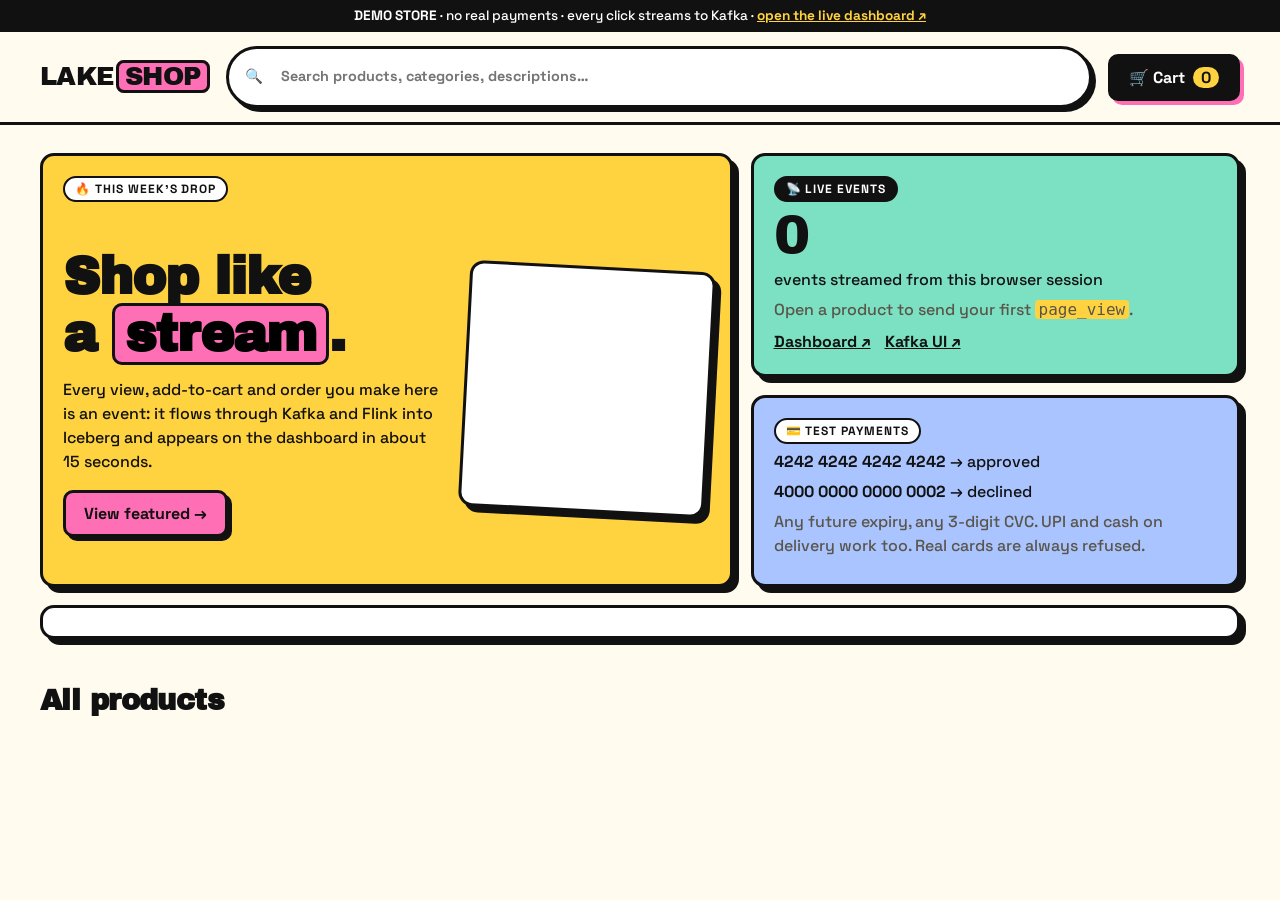
==== shop/static/index.html @ 4025bc11 "Add Lakeshop storefront that produces real events - shop/: FastAPI + no-build bento-grid UI with sea" ====
<!doctype html>
<html lang="en">
<head>
  <meta charset="utf-8">
  <meta name="viewport" content="width=device-width, initial-scale=1">
  <title>Lakeshop · demo store</title>
  <link rel="icon" href="data:image/svg+xml,<svg xmlns='http://www.w3.org/2000/svg' viewBox='0 0 100 100'><text y='.9em' font-size='90'>🛒</text></svg>">
  <link rel="preconnect" href="https://fonts.googleapis.com">
  <link rel="stylesheet" href="https://fonts.googleapis.com/css2?family=Archivo+Black&family=Space+Grotesk:wght@400;500;700&display=swap">
  <link rel="stylesheet" href="styles.css">
</head>
<body>
  <div class="demo-banner">
    <strong>DEMO STORE</strong> · no real payments · every click streams to Kafka ·
    <a href="http://localhost:8501" target="_blank" rel="noopener">open the live dashboard ↗</a>
  </div>

  <header class="topbar">
    <a class="logo" href="/">LAKE<span>SHOP</span></a>
    <label class="search">
      <span aria-hidden="true">🔍</span>
      <input id="search" type="search" placeholder="Search products, categories, descriptions…" autocomplete="off" aria-label="Search products">
    </label>
    <button id="cart-btn" class="btn btn-ink" aria-label="Open cart">🛒 Cart <span id="cart-count" class="count">0</span></button>
  </header>

  <main>
    <!-- Intro bento -->
    <section class="bento intro">
      <article class="tile hero" id="hero">
        <span class="pill">🔥 THIS WEEK'S DROP</span>
        <div class="hero-body">
          <div>
            <h1>Shop like<br>a <mark>stream</mark>.</h1>
            <p>Every view, add-to-cart and order you make here is an event: it flows through Kafka and Flink
               into Iceberg and appears on the dashboard in about 15 seconds.</p>
            <button class="btn btn-pink" id="hero-cta">View featured →</button>
          </div>
          <div class="hero-product" id="hero-product" aria-hidden="true"></div>
        </div>
      </article>

      <article class="tile stats">
        <span class="pill pill-ink">📡 LIVE EVENTS</span>
        <p class="big" id="evt-count">0</p>
        <p>events streamed from this browser session</p>
        <p class="muted" id="evt-last">Open a product to send your first <code>page_view</code>.</p>
        <div class="links">
          <a href="http://localhost:8501" target="_blank" rel="noopener">Dashboard ↗</a>
          <a href="http://localhost:8088" target="_blank" rel="noopener">Kafka UI ↗</a>
        </div>
      </article>

      <article class="tile testcard">
        <span class="pill">💳 TEST PAYMENTS</span>
        <p><strong>4242 4242 4242 4242</strong> → approved</p>
        <p><strong>4000 0000 0000 0002</strong> → declined</p>
        <p class="muted">Any future expiry, any 3-digit CVC. UPI and cash on delivery work too. Real cards are always refused.</p>
      </article>

      <nav class="tile cats" id="cats" aria-label="Categories"></nav>
    </section>

    <div class="section-head">
      <h2 id="results-title">All products</h2>
      <span class="muted" id="results-count"></span>
    </div>
    <section class="bento products" id="products" aria-live="polite"></section>
    <p class="empty" id="empty" hidden>No products match your search. Try “book” or “coffee”.</p>
  </main>

  <!-- Product detail -->
  <dialog id="product-dlg" class="modal" aria-labelledby="pd-name">
    <form method="dialog"><button class="close" aria-label="Close">✕</button></form>
    <div class="pd">
      <div class="pd-art" id="pd-art"></div>
      <div class="pd-info">
        <span class="pill" id="pd-cat"></span>
        <h2 id="pd-name"></h2>
        <p class="rating" id="pd-rating"></p>
        <p id="pd-desc"></p>
        <p class="price" id="pd-price"></p>
        <div class="row">
          <div class="stepper" role="group" aria-label="Quantity">
            <button type="button" id="pd-minus" aria-label="Decrease">−</button>
            <output id="pd-qty">1</output>
            <button type="button" id="pd-plus" aria-label="Increase">+</button>
          </div>
          <button class="btn btn-pink" id="pd-add">Add to cart</button>
        </div>
      </div>
    </div>
  </dialog>

  <!-- Cart drawer -->
  <dialog id="cart-dlg" class="drawer" aria-labelledby="cart-title">
    <form method="dialog"><button class="close" aria-label="Close">✕</button></form>
    <h2 id="cart-title">Your cart</h2>
    <div id="cart-lines"></div>
    <div class="cart-foot">
      <div class="row between"><span>Subtotal</span><strong id="cart-subtotal">$0.00</strong></div>
      <div class="row between muted"><span>Shipping</span><span>Free · demo store</span></div>
      <button class="btn btn-pink wide" id="to-checkout">Checkout →</button>
    </div>
  </dialog>

  <!-- Checkout -->
  <dialog id="checkout-dlg" class="modal" aria-labelledby="co-title">
    <form method="dialog"><button class="close" aria-label="Close">✕</button></form>
    <form id="co-form" class="checkout" novalidate>
      <h2 id="co-title">Checkout</h2>
      <fieldset>
        <legend>1 · Shipping</legend>
        <label>Full name <input name="name" required maxlength="80" placeholder="Ada Lovelace"></label>
        <label>Country
          <select name="country">
            <option value="IN">🇮🇳 India</option><option value="US">🇺🇸 United States</option>
            <option value="GB">🇬🇧 United Kingdom</option><option value="DE">🇩🇪 Germany</option>
            <option value="BR">🇧🇷 Brazil</option><option value="JP">🇯🇵 Japan</option>
            <option value="AU">🇦🇺 Australia</option><option value="CA">🇨🇦 Canada</option>
          </select>
        </label>
      </fieldset>
      <fieldset>
        <legend>2 · Payment <span class="pill pill-ink small">TEST MODE</span></legend>
        <div class="methods" role="radiogroup">
          <label><input type="radio" name="method" value="card" checked> 💳 Card</label>
          <label><input type="radio" name="method" value="upi"> 📱 UPI</label>
          <label><input type="radio" name="method" value="cod"> 💵 Cash on delivery</label>
        </div>
        <!-- autocomplete="off" and non-standard names keep the browser from offering saved real cards -->
        <div class="pay card-fields">
          <label>Test card number <input name="demo_card" inputmode="numeric" autocomplete="off" placeholder="4242 4242 4242 4242" maxlength="23"></label>
          <div class="row">
            <label>Expiry <input name="demo_exp" autocomplete="off" placeholder="MM/YY" maxlength="5"></label>
            <label>CVC <input name="demo_cvc" inputmode="numeric" autocomplete="off" placeholder="123" maxlength="4"></label>
          </div>
          <button type="button" class="btn small" id="fill-test">Fill test card</button>
        </div>
        <div class="pay upi-fields" hidden>
          <label>UPI ID <input name="upi" autocomplete="off" placeholder="yourname@okbank"></label>
        </div>
        <div class="pay cod-fields" hidden><p class="muted">Pay when it (doesn't) arrive. It's a demo.</p></div>
      </fieldset>
      <p class="error" id="co-error" role="alert" hidden></p>
      <button class="btn btn-pink wide" id="pay-btn" type="submit">Pay</button>
    </form>
    <div class="success" id="co-success" hidden>
      <p class="big">🎉</p>
      <h2>Order placed!</h2>
      <p id="co-summary"></p>
      <p>Your order events are on their way through Kafka → Flink → Iceberg.</p>
      <a class="btn btn-pink" href="http://localhost:8501" target="_blank" rel="noopener">Watch it land on the dashboard ↗</a>
    </div>
  </dialog>

  <div id="toast" role="status" aria-live="polite"></div>
  <script src="app.js"></script>
</body>
</html>
---- shop/static/styles.css ----
/* Lakeshop: bento grid with the dashboard's neo-brutalist tokens (cream paper, ink, hard shadows). */
:root {
  --paper: #FFFBEF; --card: #FFFFFF; --ink: #111111; --muted: #5A554A;
  --yellow: #FFD23F; --pink: #FF6FB5; --mint: #7CE0C3; --blue: #A9C4FF;
  --radius: 14px; --border: 3px solid var(--ink); --shadow: 6px 6px 0 var(--ink);
  --gap: 18px;
}
* { box-sizing: border-box; }
body { margin: 0; background: var(--paper); color: var(--ink); font: 500 16px/1.5 'Space Grotesk', system-ui, sans-serif; }
h1, h2, .logo, .big, .price { font-family: 'Archivo Black', system-ui, sans-serif; letter-spacing: -.02em; }
a { color: inherit; }
code { background: var(--yellow); padding: 0 4px; border-radius: 4px; }
.muted { color: var(--muted); }
[hidden] { display: none !important; }

/* ------------------------------------------------ chrome */
.demo-banner { background: var(--ink); color: #fff; text-align: center; font-size: .85rem; padding: 6px 12px; }
.demo-banner a { color: var(--yellow); font-weight: 700; }
.topbar { position: sticky; top: 0; z-index: 5; display: flex; gap: 16px; align-items: center;
          padding: 14px clamp(16px, 4vw, 40px); background: var(--paper); border-bottom: var(--border); }
.logo { font-size: 1.6rem; text-decoration: none; }
.logo span { background: var(--pink); border: var(--border); border-radius: 8px; padding: 0 6px; margin-left: 2px; }
.search { flex: 1; display: flex; flex-direction: row; align-items: center; gap: 8px; background: var(--card); border: var(--border);
          border-radius: 999px; padding: 8px 16px; box-shadow: 4px 4px 0 var(--ink); }
.search input { flex: 1; border: 0; outline: 0; font: inherit; background: transparent; min-width: 0; }
.search:focus-within { box-shadow: 4px 4px 0 var(--pink); }

.btn { font: 700 1rem 'Space Grotesk', sans-serif; border: var(--border); border-radius: 10px; background: var(--card);
       color: var(--ink); padding: 10px 18px; box-shadow: 4px 4px 0 var(--ink); cursor: pointer; text-decoration: none;
       display: inline-flex; gap: 8px; align-items: center; justify-content: center; transition: transform .08s, box-shadow .08s; }
.btn:hover { transform: translate(2px, 2px); box-shadow: 2px 2px 0 var(--ink); }
.btn:active { transform: translate(4px, 4px); box-shadow: none; }
.btn:focus-visible, button:focus-visible, a:focus-visible { outline: 3px solid var(--pink); outline-offset: 2px; }
.btn:disabled { opacity: .6; cursor: progress; }
.btn-ink { background: var(--ink); color: #fff; box-shadow: 4px 4px 0 var(--pink); }
.btn-pink { background: var(--pink); }
.btn.small { padding: 4px 10px; font-size: .85rem; box-shadow: 3px 3px 0 var(--ink); }
.wide { width: 100%; }
.count { background: var(--yellow); color: var(--ink); border-radius: 999px; padding: 0 8px; min-width: 24px; }
.pill { display: inline-block; width: fit-content; font-weight: 700; font-size: .75rem; letter-spacing: .08em; background: var(--card);
        border: 2px solid var(--ink); border-radius: 999px; padding: 2px 10px; }
.pill-ink { background: var(--ink); color: #fff; }
.pill.small { font-size: .65rem; padding: 0 8px; vertical-align: middle; }

/* ------------------------------------------------ bento grid */
main { padding: 28px clamp(16px, 4vw, 40px) 60px; max-width: 1320px; margin: 0 auto; }
.bento { display: grid; grid-template-columns: repeat(12, 1fr); gap: var(--gap); grid-auto-flow: dense; }
.tile { background: var(--card); border: var(--border); border-radius: var(--radius); box-shadow: var(--shadow);
        padding: 20px; min-width: 0; }

.intro .hero { grid-column: span 7; grid-row: span 2; background: var(--yellow); display: flex; flex-direction: column; gap: 12px; }
.intro .stats { grid-column: span 5; background: var(--mint); }
.intro .testcard { grid-column: span 5; background: var(--blue); }
.intro .cats { grid-column: span 12; display: grid; grid-template-columns: repeat(7, 1fr); gap: 12px; padding: 14px; }
.hero h1 { font-size: clamp(2.2rem, 4vw, 3.6rem); line-height: 1.1; margin: 8px 0 12px; }
.hero mark { background: var(--pink); border: var(--border); border-radius: 10px; padding: 0 10px; }
.hero-body { display: flex; gap: 20px; align-items: center; flex: 1; }
.hero-body > div:first-child { flex: 1.3; }
.hero-product { flex: 0 0 38%; aspect-ratio: 1; border: var(--border); border-radius: var(--radius); background: var(--card);
                display: grid; place-items: center; font-size: clamp(4rem, 9vw, 7rem); cursor: pointer;
                box-shadow: var(--shadow); transform: rotate(3deg); position: relative; }
.hero-product .tag { position: absolute; bottom: -14px; left: 50%; transform: translateX(-50%) rotate(-3deg);
                     font: 700 .9rem 'Space Grotesk'; background: var(--ink); color: #fff; padding: 4px 10px; border-radius: 8px; white-space: nowrap; }
.stats .big { font-size: 3.4rem; margin: 6px 0 0; line-height: 1; }
.stats p, .testcard p { margin: 6px 0; }
.links { display: flex; gap: 14px; font-weight: 700; margin-top: 8px; }

.cat { border: var(--border); border-radius: 10px; padding: 10px; font: 700 .95rem 'Space Grotesk'; cursor: pointer;
       background: var(--card); display: flex; flex-direction: column; align-items: center; gap: 2px; transition: transform .08s; }
.cat .e { font-size: 1.6rem; }
.cat:hover { transform: translateY(-2px); }
.cat[aria-pressed="true"] { background: var(--ink); color: #fff; box-shadow: 3px 3px 0 var(--pink); }

.section-head { display: flex; align-items: baseline; gap: 12px; margin: 40px 0 16px; }
.section-head h2 { margin: 0; font-size: 1.8rem; }

/* product tiles: most span 3 columns, bestsellers span 6 and show their description */
.product { grid-column: span 3; display: flex; flex-direction: column; gap: 10px; padding: 14px; cursor: pointer;
           transition: transform .1s, box-shadow .1s; }
.product:hover { transform: translate(-2px, -2px); box-shadow: 8px 8px 0 var(--ink); }
.product.wide { grid-column: span 6; flex-direction: row; }
.product .art { border: 2px solid var(--ink); border-radius: 10px; display: grid; place-items: center; font-size: 4rem;
                aspect-ratio: 4 / 3; position: relative; }
.product.wide .art { flex: 1; aspect-ratio: auto; min-height: 200px; font-size: 5.5rem; }
.product.wide .body { flex: 1.2; }
.product .body { display: flex; flex-direction: column; gap: 6px; flex: 1; }
.product h3 { margin: 0; font-size: 1.1rem; }
.product .desc { margin: 0; font-size: .9rem; color: var(--muted); }
.product .foot { margin-top: auto; display: flex; justify-content: space-between; align-items: center; gap: 8px; }
.product .price { font-size: 1.35rem; margin: 0; }
.badge { position: absolute; top: 8px; left: 8px; font: 700 .7rem 'Space Grotesk'; letter-spacing: .06em;
         background: var(--ink); color: #fff; padding: 2px 8px; border-radius: 6px; }
.stripe { width: 28px; height: 6px; border-radius: 3px; border: 1.5px solid var(--ink); }
.rating { margin: 0; font-size: .85rem; font-weight: 700; }
.empty { font-weight: 700; font-size: 1.1rem; }

/* ------------------------------------------------ dialogs (native <dialog>: focus trap + Esc for free) */
dialog { border: var(--border); border-radius: var(--radius); box-shadow: 10px 10px 0 var(--ink); padding: 28px;
         background: var(--paper); color: var(--ink); max-width: min(880px, calc(100vw - 32px)); width: 100%; }
dialog::backdrop { background: rgb(17 17 17 / .55); }
.close { position: absolute; top: 12px; right: 12px; border: var(--border); border-radius: 50%; width: 38px; height: 38px;
         background: var(--card); font-weight: 700; cursor: pointer; }
.pd { display: flex; gap: 28px; }
.pd-art { flex: 1; border: var(--border); border-radius: var(--radius); display: grid; place-items: center; font-size: 9rem; min-height: 320px; }
.pd-info { flex: 1.1; display: flex; flex-direction: column; gap: 8px; }
.pd-info h2 { margin: 4px 0 0; font-size: 2rem; line-height: 1.05; }
.pd-info .price { font-size: 2rem; margin: 4px 0; }
.row { display: flex; gap: 12px; align-items: center; }
.between { justify-content: space-between; }
.stepper { display: inline-flex; align-items: center; border: var(--border); border-radius: 10px; background: var(--card); overflow: hidden; }
.stepper button { border: 0; background: transparent; font: 700 1.2rem 'Space Grotesk'; width: 38px; height: 40px; cursor: pointer; }
.stepper output { min-width: 32px; text-align: center; font-weight: 700; }

.drawer { margin: 0 0 0 auto; height: 100vh; max-height: 100vh; max-width: 440px; border-radius: 0; border-width: 0 0 0 3px;
          display: flex; flex-direction: column; gap: 12px; }
.drawer:not([open]) { display: none; }
#cart-lines { flex: 1; overflow: auto; display: flex; flex-direction: column; gap: 12px; padding: 4px 8px 8px 0; }
.line { display: flex; gap: 12px; align-items: center; background: var(--card); border: 2px solid var(--ink); border-radius: 12px; padding: 10px; }
.line .e { font-size: 2rem; width: 54px; height: 54px; display: grid; place-items: center; border-radius: 10px; border: 2px solid var(--ink); }
.line .t { flex: 1; min-width: 0; }
.line .t strong { display: block; }
.line .rm { border: 0; background: none; cursor: pointer; font-size: 1.1rem; }
.cart-foot { border-top: var(--border); padding-top: 12px; display: flex; flex-direction: column; gap: 8px; }

.checkout { display: flex; flex-direction: column; gap: 14px; }
.checkout h2 { margin: 0; font-size: 1.8rem; }
fieldset { border: var(--border); border-radius: 12px; background: var(--card); padding: 14px 16px; display: flex; flex-direction: column; gap: 10px; }
legend { font-weight: 700; padding: 0 6px; }
label { display: flex; flex-direction: column; gap: 4px; font-weight: 700; font-size: .9rem; flex: 1; }
input, select { font: 500 1rem 'Space Grotesk', sans-serif; border: 2px solid var(--ink); border-radius: 8px; padding: 9px 10px; background: var(--paper); color: var(--ink); }
input:focus, select:focus { outline: 3px solid var(--pink); outline-offset: 0; }
.methods { display: flex; gap: 10px; flex-wrap: wrap; }
.methods label { flex-direction: row; align-items: center; gap: 6px; border: 2px solid var(--ink); border-radius: 10px; padding: 8px 12px; cursor: pointer; flex: 0 0 auto; }
.methods label:has(input:checked) { background: var(--yellow); box-shadow: 3px 3px 0 var(--ink); }
.pay { display: flex; flex-direction: column; gap: 10px; }
.pay .btn { align-self: flex-start; }
.error { background: #FFD6D6; border: var(--border); border-radius: 10px; padding: 10px 12px; font-weight: 700; margin: 0; }
.success { text-align: center; display: flex; flex-direction: column; align-items: center; gap: 6px; }
.success .big { font-size: 4rem; margin: 0; }

#toast { position: fixed; bottom: 24px; left: 50%; transform: translate(-50%, 150%); background: var(--ink); color: #fff;
         border: 3px solid var(--ink); box-shadow: 5px 5px 0 var(--pink); border-radius: 12px; padding: 10px 18px;
         font-weight: 700; transition: transform .2s, opacity .2s; z-index: 20; opacity: 0; pointer-events: none; }
#toast.show { transform: translate(-50%, 0); opacity: 1; }

/* ------------------------------------------------ responsive */
@media (max-width: 1000px) {
  .bento { grid-template-columns: repeat(6, 1fr); }
  .intro .hero, .intro .cats { grid-column: span 6; grid-row: auto; }
  .intro .stats, .intro .testcard { grid-column: span 3; }
  .intro .cats { grid-template-columns: repeat(4, 1fr); }
  .product { grid-column: span 3; }
  .product.wide { grid-column: span 6; }
}
@media (max-width: 640px) {
  .bento { grid-template-columns: 1fr 1fr; gap: 14px; }
  .intro .hero, .intro .stats, .intro .testcard, .intro .cats, .product.wide { grid-column: span 2; }
  .product { grid-column: span 1; }
  .product.wide { flex-direction: column; }
  .intro .cats { grid-template-columns: repeat(3, 1fr); }
  .hero-body, .pd { flex-direction: column; }
  .hero-product { width: 60%; }
  .topbar { flex-wrap: wrap; }
  .search { order: 3; flex-basis: 100%; }
  .pd-art { min-height: 200px; font-size: 6rem; }
}
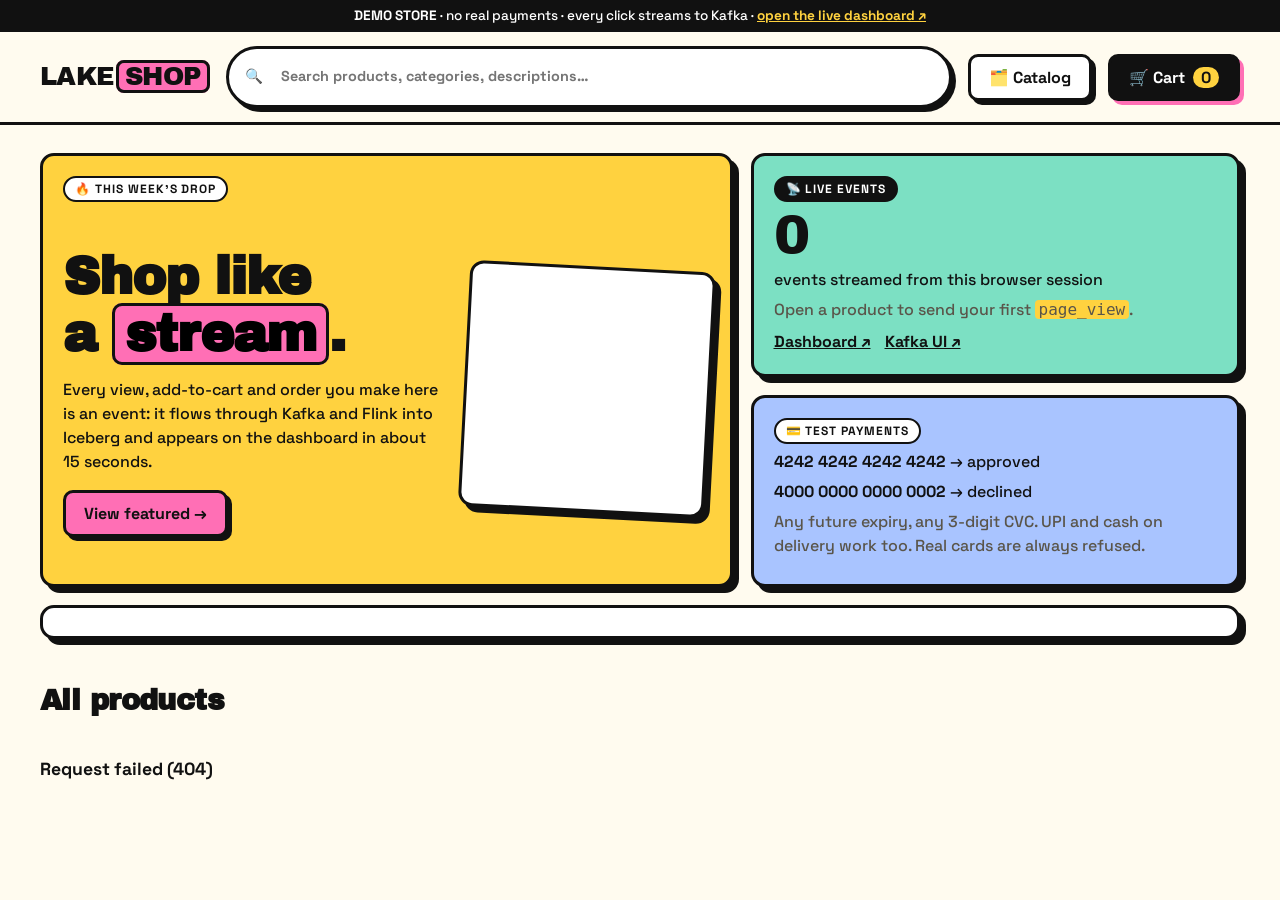
==== commit 4a032907: "Add catalog management: 48 products and a catalog admin - Catalog grows to 48 seed products (8 per c" ====
--- a/shop/static/index.html
+++ b/shop/static/index.html
@@ -21,6 +21,7 @@
       <span aria-hidden="true">🔍</span>
       <input id="search" type="search" placeholder="Search products, categories, descriptions…" autocomplete="off" aria-label="Search products">
     </label>
+    <a class="btn" id="catalog-link" href="/admin.html">🗂️ Catalog</a>
     <button id="cart-btn" class="btn btn-ink" aria-label="Open cart">🛒 Cart <span id="cart-count" class="count">0</span></button>
   </header>
 
@@ -155,6 +156,7 @@
   </dialog>
 
   <div id="toast" role="status" aria-live="polite"></div>
+  <script src="common.js"></script>
   <script src="app.js"></script>
 </body>
 </html>
--- a/shop/static/styles.css
+++ b/shop/static/styles.css
@@ -164,3 +164,64 @@
   .search { order: 3; flex-basis: 100%; }
   .pd-art { min-height: 200px; font-size: 6rem; }
 }
+
+/* ------------------------------------------------ catalog admin (admin.html) */
+.sr-only { position: absolute; width: 1px; height: 1px; overflow: hidden; clip: rect(0 0 0 0); white-space: nowrap; }
+.admin .topbar > .pill { font-size: .8rem; }
+.admin .stats .stat-total { grid-column: span 4; background: var(--yellow); }
+.admin .stats .stat-price { grid-column: span 4; background: var(--mint); }
+.admin .stats .stat-new { grid-column: span 4; background: var(--blue); }
+.admin .stats .big { font-size: 3rem; margin: 8px 0 0; line-height: 1; }
+.admin .stats .tile p { margin: 6px 0 0; }
+.admin .stats .cats { grid-column: span 12; display: grid; grid-template-columns: repeat(7, 1fr); gap: 12px; padding: 14px; }
+.table-tile { padding: 0; overflow-x: auto; }
+table.catalog { width: 100%; border-collapse: collapse; font-size: .92rem; }
+.catalog th { text-align: left; font-size: .75rem; letter-spacing: .06em; text-transform: uppercase; padding: 12px 10px;
+              border-bottom: var(--border); background: var(--paper); position: sticky; top: 0; }
+.catalog td { padding: 10px; border-bottom: 1.5px solid #11111122; vertical-align: middle; }
+.catalog tr:last-child td { border-bottom: 0; }
+.catalog tbody tr:hover { background: #FFF6D6; }
+.catalog .num { text-align: right; }
+.catalog .mono { font-family: ui-monospace, Consolas, monospace; font-size: .85rem; }
+.catalog .name strong { display: block; }
+.catalog .desc { display: block; font-size: .8rem; max-width: 380px; white-space: nowrap; overflow: hidden; text-overflow: ellipsis; }
+.catalog .nowrap { white-space: nowrap; }
+.catalog .actions { white-space: nowrap; text-align: right; }
+.catalog .actions .btn { margin-left: 6px; }
+.thumb { display: grid; place-items: center; width: 44px; height: 44px; font-size: 1.6rem; border: 2px solid var(--ink); border-radius: 10px; }
+.chip { display: inline-block; border: 2px solid var(--ink); border-bottom-width: 5px; border-radius: 8px; padding: 1px 8px; font-weight: 700; font-size: .8rem; background: var(--card); }
+.chip-new { background: var(--yellow); border-bottom-width: 2px; }
+.badge-inline { font: 700 .7rem 'Space Grotesk'; letter-spacing: .06em; background: var(--ink); color: #fff; padding: 2px 8px; border-radius: 6px; }
+tr.flash { animation: flash 2.4s ease-out; }
+@keyframes flash { 0%, 40% { background: var(--yellow); } 100% { background: transparent; } }
+
+.add-layout { display: grid; grid-template-columns: 1.35fr 1fr; gap: 24px; align-items: start; }
+.add-layout textarea { font: 500 1rem 'Space Grotesk', sans-serif; border: 2px solid var(--ink); border-radius: 8px; padding: 9px 10px;
+                       background: var(--paper); color: var(--ink); resize: vertical; }
+.add-layout textarea:focus { outline: 3px solid var(--pink); }
+.small-note { font-size: .8rem; font-weight: 500; }
+.emoji-grid { display: grid; grid-template-columns: repeat(8, 1fr); gap: 8px; }
+.emoji-choice { position: relative; cursor: pointer; }
+.emoji-choice input { position: absolute; opacity: 0; }
+.emoji-choice span { display: grid; place-items: center; font-size: 1.6rem; aspect-ratio: 1; border: 2px solid var(--ink);
+                     border-radius: 10px; background: var(--paper); transition: transform .08s; }
+.emoji-choice:hover span { transform: translateY(-2px); }
+.emoji-choice input:checked + span { background: var(--yellow); box-shadow: 3px 3px 0 var(--ink); }
+.emoji-choice input:focus-visible + span { outline: 3px solid var(--pink); outline-offset: 2px; }
+.preview { position: sticky; top: 0; display: flex; flex-direction: column; gap: 8px; }
+.preview .product { cursor: default; }
+.preview .product:hover { transform: none; box-shadow: var(--shadow); }
+.preview .desc { margin: 0; font-size: .9rem; color: var(--muted); }
+
+@media (max-width: 1000px) {
+  .admin .stats .stat-total, .admin .stats .stat-price, .admin .stats .stat-new { grid-column: span 2; }
+  .admin .stats .cats { grid-column: span 6; grid-template-columns: repeat(4, 1fr); }
+  .add-layout { grid-template-columns: 1fr; }
+  .preview { position: static; }
+}
+@media (max-width: 640px) {
+  .admin .stats .stat-total, .admin .stats .stat-price, .admin .stats .stat-new, .admin .stats .cats { grid-column: span 2; }
+  .admin .stats .cats { grid-template-columns: repeat(3, 1fr); }
+  .emoji-grid { grid-template-columns: repeat(6, 1fr); }
+  .catalog .desc { max-width: 180px; }
+}
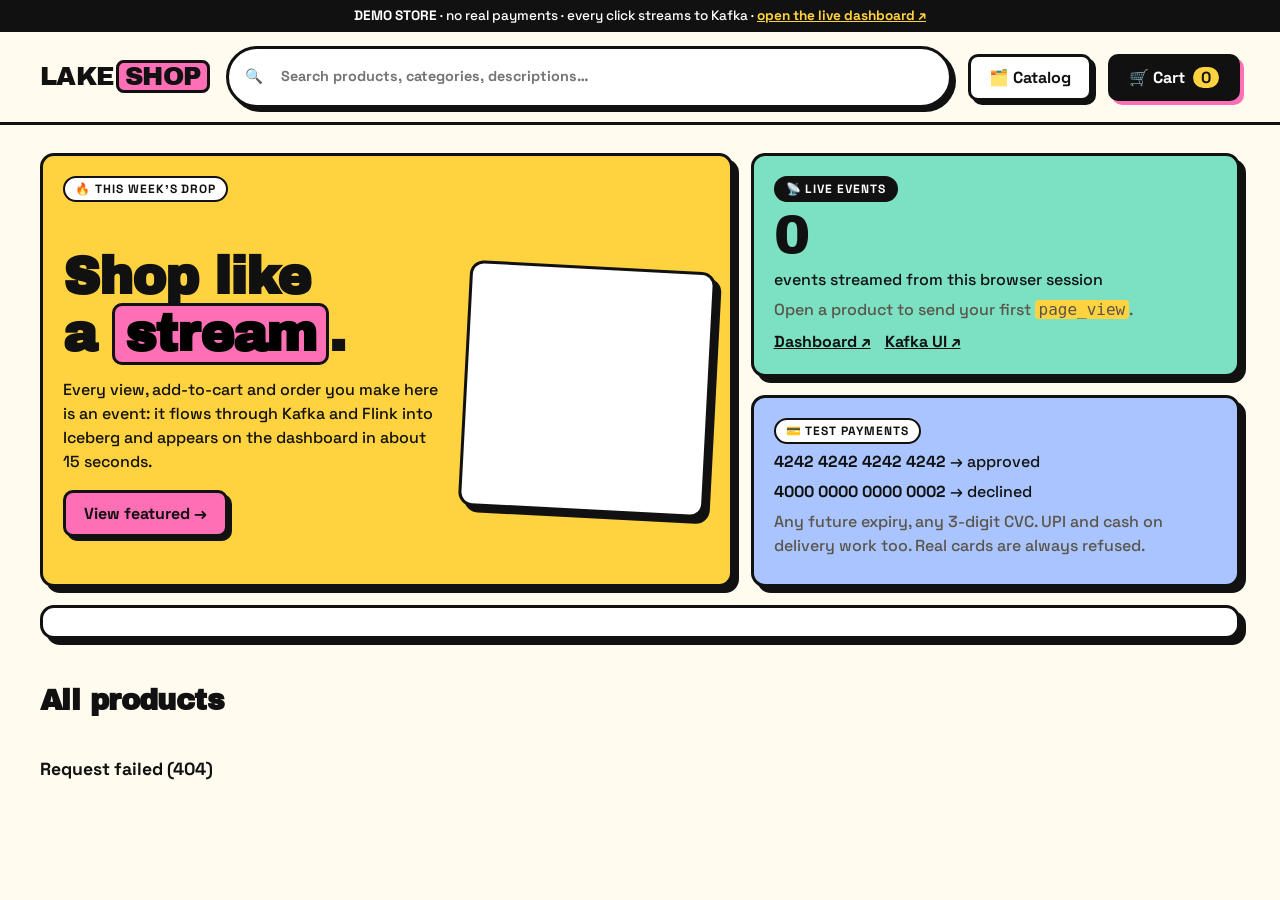
==== commit fa5d9b5b: "Add inventory, demand forecasting and a Docker toolbox (Phase 9) Orders now consume real stock, and " ====
--- a/shop/static/index.html
+++ b/shop/static/index.html
@@ -81,6 +81,7 @@
         <p class="rating" id="pd-rating"></p>
         <p id="pd-desc"></p>
         <p class="price" id="pd-price"></p>
+        <p class="stock" id="pd-stock"></p>
         <div class="row">
           <div class="stepper" role="group" aria-label="Quantity">
             <button type="button" id="pd-minus" aria-label="Decrease">−</button>
--- a/shop/static/styles.css
+++ b/shop/static/styles.css
@@ -31,7 +31,8 @@
 .btn:hover { transform: translate(2px, 2px); box-shadow: 2px 2px 0 var(--ink); }
 .btn:active { transform: translate(4px, 4px); box-shadow: none; }
 .btn:focus-visible, button:focus-visible, a:focus-visible { outline: 3px solid var(--pink); outline-offset: 2px; }
-.btn:disabled { opacity: .6; cursor: progress; }
+.btn:disabled { cursor: not-allowed; box-shadow: none; transform: none; opacity: .55; }
+#pay-btn:disabled, #save-btn:disabled { cursor: progress; }  /* busy, not unavailable */
 .btn-ink { background: var(--ink); color: #fff; box-shadow: 4px 4px 0 var(--pink); }
 .btn-pink { background: var(--pink); }
 .btn.small { padding: 4px 10px; font-size: .85rem; box-shadow: 3px 3px 0 var(--ink); }
@@ -92,6 +93,14 @@
          background: var(--ink); color: #fff; padding: 2px 8px; border-radius: 6px; }
 .stripe { width: 28px; height: 6px; border-radius: 3px; border: 1.5px solid var(--ink); }
 .rating { margin: 0; font-size: .85rem; font-weight: 700; }
+/* stock: sold-out tiles fade and get a stamp; low stock is red text (always with words, never color alone) */
+.stock-low { margin: 0; font-size: .85rem; font-weight: 700; color: #B3261E; }
+.product.soldout .art { filter: grayscale(.85); opacity: .55; }
+.soldout-tag { position: absolute; inset: 50% auto auto 50%; transform: translate(-50%, -50%) rotate(-8deg);
+               font: 700 .95rem 'Space Grotesk'; letter-spacing: .08em; background: var(--ink); color: #fff;
+               padding: 4px 12px; border-radius: 8px; white-space: nowrap; }
+.stock { margin: 0; font-weight: 700; }
+.stock.low, .stock.out { color: #B3261E; }
 .empty { font-weight: 700; font-size: 1.1rem; }
 
 /* ------------------------------------------------ dialogs (native <dialog>: focus trap + Esc for free) */
@@ -168,9 +177,10 @@
 /* ------------------------------------------------ catalog admin (admin.html) */
 .sr-only { position: absolute; width: 1px; height: 1px; overflow: hidden; clip: rect(0 0 0 0); white-space: nowrap; }
 .admin .topbar > .pill { font-size: .8rem; }
-.admin .stats .stat-total { grid-column: span 4; background: var(--yellow); }
-.admin .stats .stat-price { grid-column: span 4; background: var(--mint); }
-.admin .stats .stat-new { grid-column: span 4; background: var(--blue); }
+.admin .stats .stat-total { grid-column: span 3; background: var(--yellow); }
+.admin .stats .stat-price { grid-column: span 3; background: var(--mint); }
+.admin .stats .stat-stock { grid-column: span 3; background: #FFB27A; }
+.admin .stats .stat-new { grid-column: span 3; background: var(--blue); }
 .admin .stats .big { font-size: 3rem; margin: 8px 0 0; line-height: 1; }
 .admin .stats .tile p { margin: 6px 0 0; }
 .admin .stats .cats { grid-column: span 12; display: grid; grid-template-columns: repeat(7, 1fr); gap: 12px; padding: 14px; }
@@ -191,6 +201,9 @@
 .thumb { display: grid; place-items: center; width: 44px; height: 44px; font-size: 1.6rem; border: 2px solid var(--ink); border-radius: 10px; }
 .chip { display: inline-block; border: 2px solid var(--ink); border-bottom-width: 5px; border-radius: 8px; padding: 1px 8px; font-weight: 700; font-size: .8rem; background: var(--card); }
 .chip-new { background: var(--yellow); border-bottom-width: 2px; }
+.chip-out { background: #FFD6D6; border-bottom-width: 2px; color: #B3261E; }
+.chip-low { background: #FFE9C7; border-bottom-width: 2px; }
+.stock-now { font: 2.4rem 'Archivo Black', sans-serif; margin: 0; }
 .badge-inline { font: 700 .7rem 'Space Grotesk'; letter-spacing: .06em; background: var(--ink); color: #fff; padding: 2px 8px; border-radius: 6px; }
 tr.flash { animation: flash 2.4s ease-out; }
 @keyframes flash { 0%, 40% { background: var(--yellow); } 100% { background: transparent; } }
@@ -212,15 +225,17 @@
 .preview .product { cursor: default; }
 .preview .product:hover { transform: none; box-shadow: var(--shadow); }
 .preview .desc { margin: 0; font-size: .9rem; color: var(--muted); }
+.small-modal { max-width: min(520px, calc(100vw - 32px)); }
+.rev-preview { font-size: 1.1rem; margin: 0; }
 
 @media (max-width: 1000px) {
-  .admin .stats .stat-total, .admin .stats .stat-price, .admin .stats .stat-new { grid-column: span 2; }
+  .admin .stats .stat-total, .admin .stats .stat-price, .admin .stats .stat-stock, .admin .stats .stat-new { grid-column: span 3; }
   .admin .stats .cats { grid-column: span 6; grid-template-columns: repeat(4, 1fr); }
   .add-layout { grid-template-columns: 1fr; }
   .preview { position: static; }
 }
 @media (max-width: 640px) {
-  .admin .stats .stat-total, .admin .stats .stat-price, .admin .stats .stat-new, .admin .stats .cats { grid-column: span 2; }
+  .admin .stats .stat-total, .admin .stats .stat-price, .admin .stats .stat-stock, .admin .stats .stat-new, .admin .stats .cats { grid-column: span 2; }
   .admin .stats .cats { grid-template-columns: repeat(3, 1fr); }
   .emoji-grid { grid-template-columns: repeat(6, 1fr); }
   .catalog .desc { max-width: 180px; }
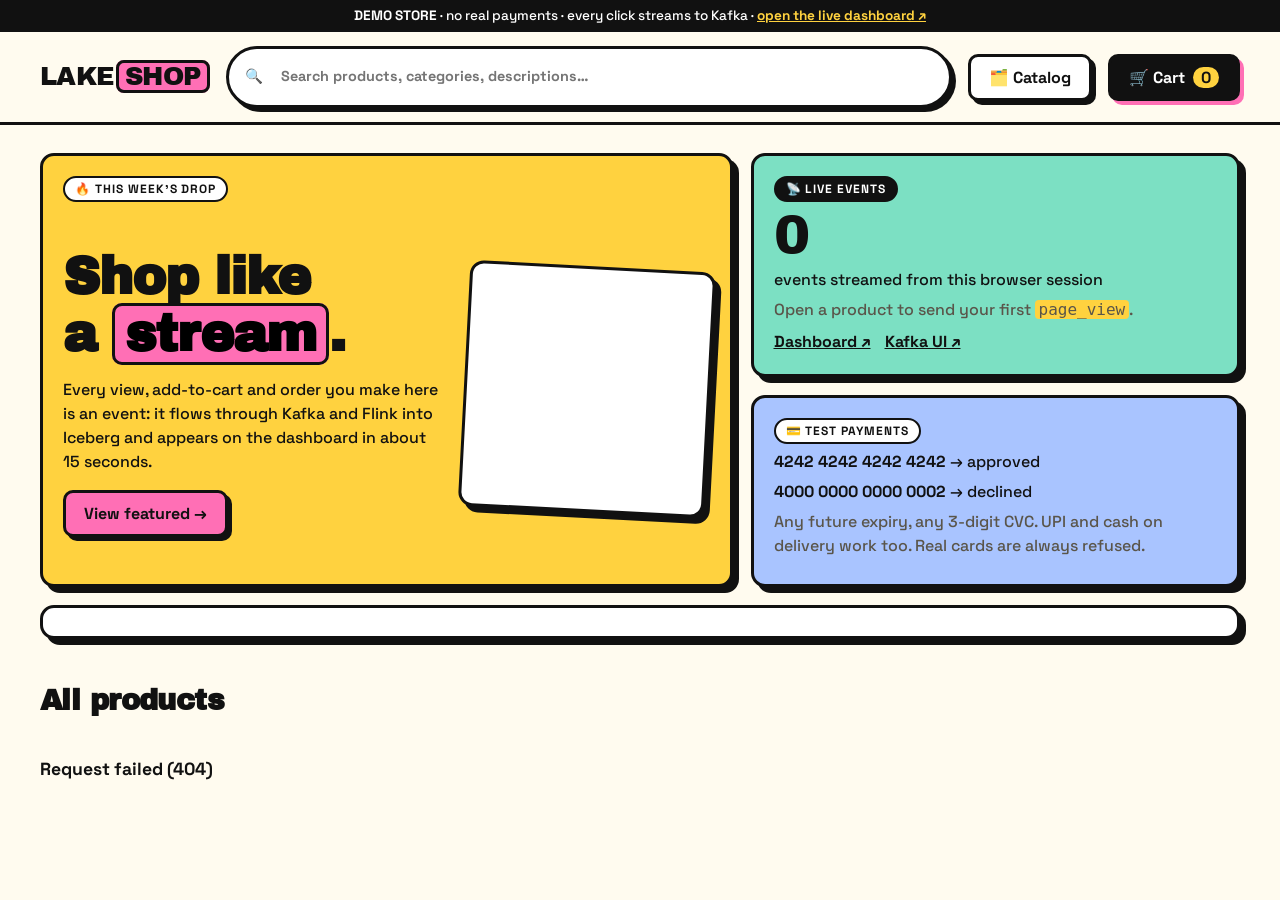
==== commit e9f377b8: "Add scheduled table maintenance and an easy first run (Phases 11-12) Phase 11, scheduled maintenance" ====
--- a/shop/static/index.html
+++ b/shop/static/index.html
@@ -12,7 +12,7 @@
 <body>
   <div class="demo-banner">
     <strong>DEMO STORE</strong> · no real payments · every click streams to Kafka ·
-    <a href="http://localhost:8501" target="_blank" rel="noopener">open the live dashboard ↗</a>
+    <a data-link="dashboard" href="http://localhost:8501" target="_blank" rel="noopener">open the live dashboard ↗</a>
   </div>
 
   <header class="topbar">
@@ -47,8 +47,8 @@
         <p>events streamed from this browser session</p>
         <p class="muted" id="evt-last">Open a product to send your first <code>page_view</code>.</p>
         <div class="links">
-          <a href="http://localhost:8501" target="_blank" rel="noopener">Dashboard ↗</a>
-          <a href="http://localhost:8088" target="_blank" rel="noopener">Kafka UI ↗</a>
+          <a data-link="dashboard" href="http://localhost:8501" target="_blank" rel="noopener">Dashboard ↗</a>
+          <a data-link="kafka_ui" href="http://localhost:8088" target="_blank" rel="noopener">Kafka UI ↗</a>
         </div>
       </article>
 
@@ -152,11 +152,12 @@
       <h2>Order placed!</h2>
       <p id="co-summary"></p>
       <p>Your order events are on their way through Kafka → Flink → Iceberg.</p>
-      <a class="btn btn-pink" href="http://localhost:8501" target="_blank" rel="noopener">Watch it land on the dashboard ↗</a>
+      <a class="btn btn-pink" data-link="dashboard" href="http://localhost:8501" target="_blank" rel="noopener">Watch it land on the dashboard ↗</a>
     </div>
   </dialog>
 
   <div id="toast" role="status" aria-live="polite"></div>
+  <script src="config.js"></script>
   <script src="common.js"></script>
   <script src="app.js"></script>
 </body>
